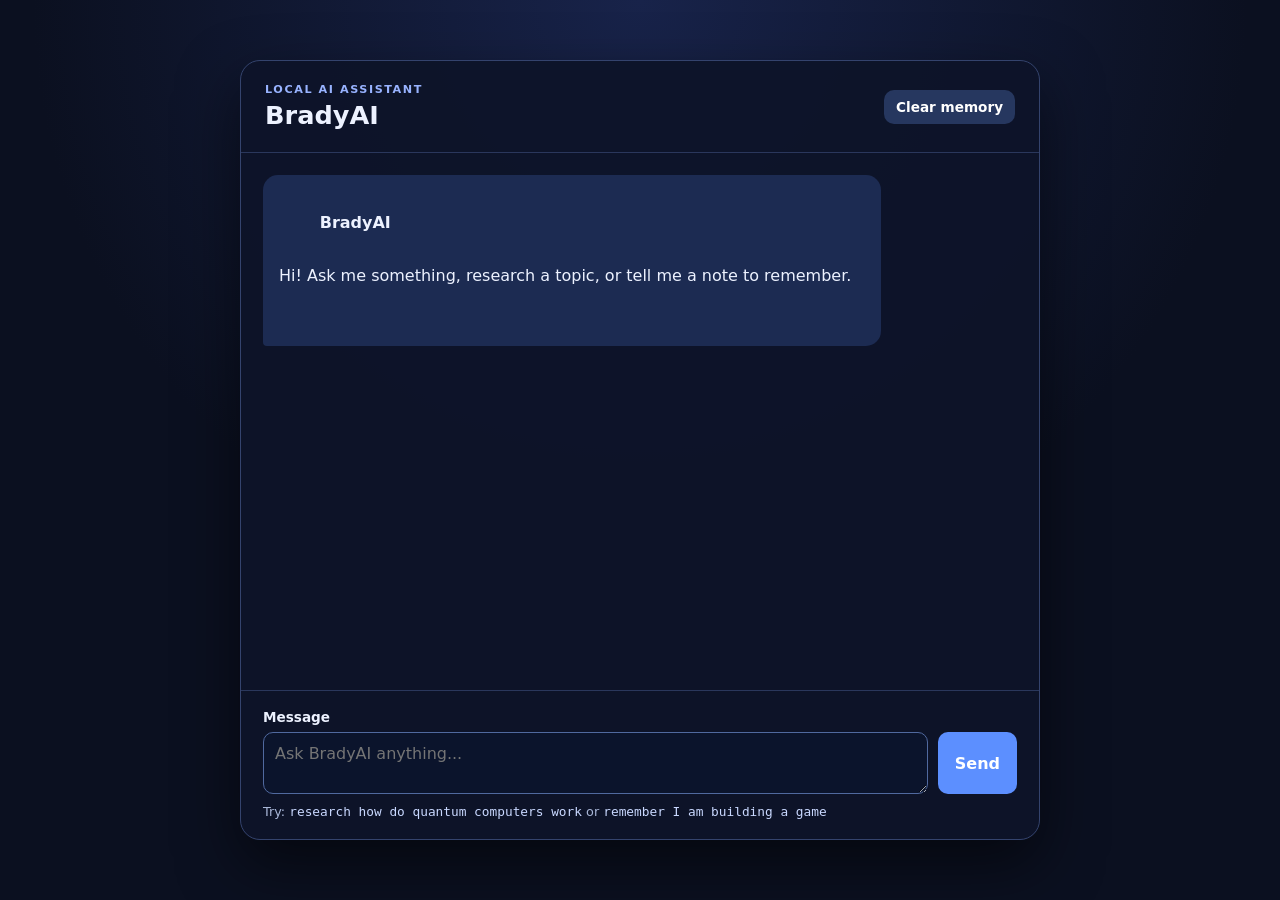
==== index.html @ 83eb5d72 "Update API endpoint in sendMessage function" ====
<!doctype html>
<html lang="en">
<head>
  <meta charset="utf-8">
  <meta name="viewport" content="width=device-width, initial-scale=1">
  <title>BradyAI</title>
  <link rel="stylesheet" href="static/style.css">
</head>
<body>
  <main class="app-shell">
    <header>
      <div>
        <p class="eyebrow">LOCAL AI ASSISTANT</p>
        <h1>BradyAI</h1>
      </div>
      <button id="clear-memory" class="quiet-button">Clear memory</button>
    </header>

    <section id="messages" class="messages" aria-live="polite">
      <article class="message assistant">
        <strong>BradyAI</strong>
        <p>Hi! Ask me something, research a topic, or tell me a note to remember.</p>
      </article>
    </section>

    <form id="chat-form" class="composer">
      <label for="message">Message</label>
      <div class="composer-row">
        <textarea id="message" rows="2" placeholder="Ask BradyAI anything..." required></textarea>
        <button id="send" type="submit">Send</button>
      </div>
      <p class="hint">Try: <code>research how do quantum computers work</code> or <code>remember I am building a game</code></p>
    </form>
  </main>

  <script>
    const form = document.getElementById('chat-form');
    const input = document.getElementById('message');
    const messages = document.getElementById('messages');
    const sendButton = document.getElementById('send');

    function addMessage(kind, name, text, sources = []) {
      const card = document.createElement('article');
      card.className = `message ${kind}`;
      const title = document.createElement('strong');
      title.textContent = name;
      const body = document.createElement('p');
      body.textContent = text;
      card.append(title, body);

      if (sources.length) {
        const list = document.createElement('ul');
        list.className = 'sources';
        sources.forEach(source => {
          const item = document.createElement('li');
          const link = document.createElement('a');
          link.href = source.url;
          link.target = '_blank';
          link.rel = 'noreferrer';
          link.textContent = source.title || source.url;
          item.append(link);
          list.append(item);
        });
        card.append(list);
      }

      messages.append(card);
      messages.scrollTop = messages.scrollHeight;
    }

    async function sendMessage(message) {
      sendButton.disabled = true;
      sendButton.textContent = 'Thinking...';
      try {
        const response = await fetch('https://bradyai-api.onrender.com/api/chat', {
          method: 'POST',
          headers: {'Content-Type': 'application/json'},
          body: JSON.stringify({message})
        });
        const data = await response.json();
        addMessage('assistant', 'BradyAI', data.reply || data.error || 'Something went wrong.', data.sources || []);
        } catch (error) {
            console.error('BradyAI error:', error);
            addMessage('assistant', 'BradyAI', 'Error connecting to BradyAI: ' + error.message);
        } finally {
        sendButton.disabled = false;
        sendButton.textContent = 'Send';
        input.focus();
      }
    }

    form.addEventListener('submit', event => {
      event.preventDefault();
      const message = input.value.trim();
      if (!message) return;
      addMessage('user', 'You', message);
      input.value = '';
      sendMessage(message);
    });

    document.getElementById('clear-memory').addEventListener('click', () => {
      addMessage('user', 'You', 'clear memory');
      sendMessage('clear memory');
    });
  </script>
</body>
</html>
---- static/style.css ----
:root { color-scheme: dark; font-family: Inter, system-ui, sans-serif; background: #0b1020; color: #edf2ff; }
* { box-sizing: border-box; }
body { margin: 0; min-height: 100vh; display: grid; place-items: center; padding: 24px; background: radial-gradient(circle at top, #18234a, #0b1020 55%); }
.app-shell { width: min(800px, 100%); height: min(780px, calc(100vh - 48px)); display: grid; grid-template-rows: auto 1fr auto; overflow: hidden; border: 1px solid #34436d; border-radius: 20px; background: rgba(13, 20, 41, .94); box-shadow: 0 24px 60px #0008; }
header { display: flex; align-items: center; justify-content: space-between; padding: 22px 24px; border-bottom: 1px solid #2a375c; }
h1 { margin: 0; font-size: 1.6rem; }.eyebrow { margin: 0 0 4px; color: #98b3ff; font-size: .7rem; letter-spacing: .14em; font-weight: 700; }
.messages { overflow-y: auto; padding: 22px; display: grid; align-content: start; gap: 14px; }
.message { max-width: 82%; padding: 13px 16px; border-radius: 15px; white-space: pre-wrap; line-height: 1.45; }.message p { margin: 6px 0 0; }.assistant { background: #1c2b52; border-bottom-left-radius: 4px; }.user { margin-left: auto; background: #315fbe; border-bottom-right-radius: 4px; }
.sources { margin: 12px 0 0; padding-left: 18px; font-size: .85rem; }.sources a { color: #b9ceff; }
.composer { padding: 18px 22px 20px; border-top: 1px solid #2a375c; }.composer label { display: block; margin-bottom: 7px; font-size: .85rem; font-weight: 700; }.composer-row { display: flex; gap: 10px; } textarea { flex: 1; resize: vertical; min-height: 50px; border: 1px solid #50699f; border-radius: 10px; padding: 11px; color: inherit; background: #0b142c; font: inherit; } button { border: 0; border-radius: 10px; padding: 0 17px; background: #5c8fff; color: #fff; font: inherit; font-weight: 700; cursor: pointer; }button:disabled { opacity: .65; cursor: wait; }.quiet-button { padding: 9px 12px; background: #26375f; font-size: .85rem; }.hint { margin: 10px 0 0; color: #a9b7d8; font-size: .8rem; }code { color: #c9d8ff; }
@media (max-width: 600px) { body { padding: 0; }.app-shell { height: 100vh; border-radius: 0; }.message { max-width: 92%; }.composer-row { align-items: stretch; }.composer-row button { min-width: 74px; } }
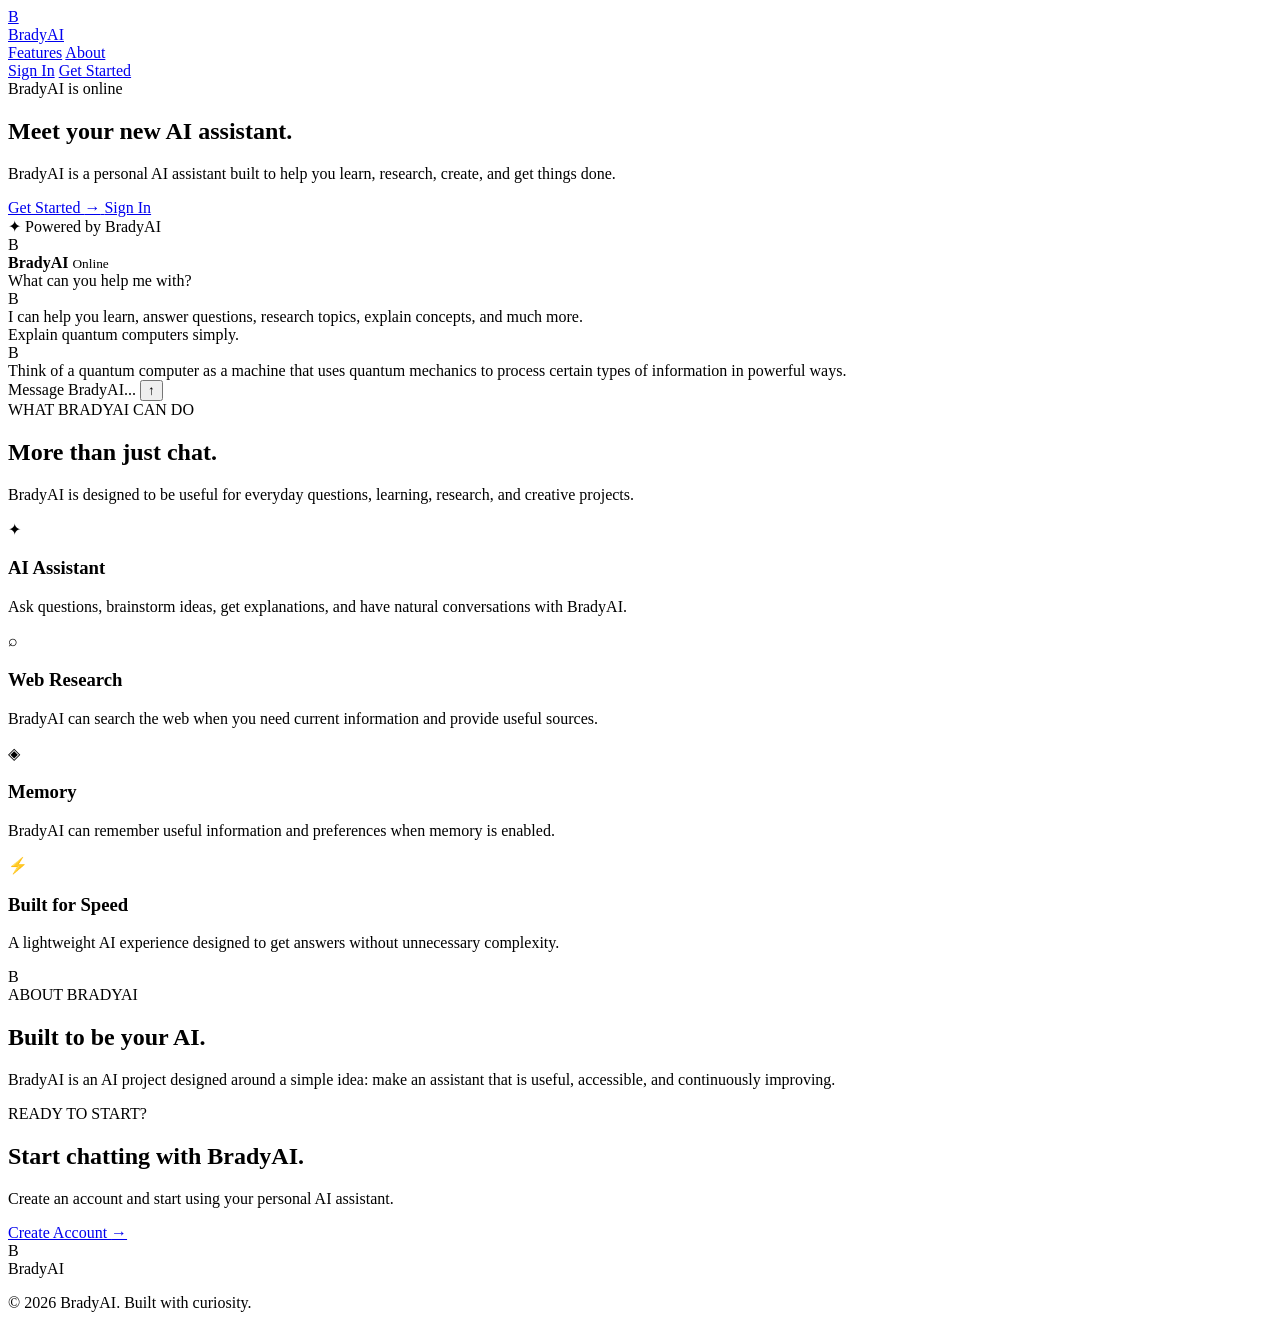
==== commit 792f9fef: "Refactor index.html for enhanced structure and features Updated HTML structure and added new element" ====
--- a/index.html
+++ b/index.html
@@ -1,107 +1,343 @@
-<!doctype html>
+<!DOCTYPE html>
 <html lang="en">
 <head>
-  <meta charset="utf-8">
-  <meta name="viewport" content="width=device-width, initial-scale=1">
-  <title>BradyAI</title>
-  <link rel="stylesheet" href="static/style.css">
+    <meta charset="UTF-8">
+    <meta name="viewport" content="width=device-width, initial-scale=1.0">
+
+    <title>BradyAI — Your AI Assistant</title>
+
+    <link rel="stylesheet" href="{{ url_for('static', filename='landing.css') }}">
+
+    <!-- Clerk -->
+    <script
+      defer
+      crossorigin="anonymous"
+      src="https://shining-insect-593.clerk.accounts.dev/npm/@clerk/ui@1/dist/ui.browser.js"
+      type="text/javascript">
+    </script>
+
+    <script
+      defer
+      crossorigin="anonymous"
+      data-clerk-publishable-key="pk_test_c2hpbmluZy1pbnNlY3QtNTkzLmNsZXJrLmFjY291bnRzLmRldiQ"
+      src="https://shining-insect-593.clerk.accounts.dev/npm/@clerk/clerk-js@6/dist/clerk.browser.js">
+    </script>
 </head>
+
 <body>
-  <main class="app-shell">
-    <header>
-      <div>
-        <p class="eyebrow">LOCAL AI ASSISTANT</p>
-        <h1>BradyAI</h1>
-      </div>
-      <button id="clear-memory" class="quiet-button">Clear memory</button>
+
+    <!-- ================= NAVBAR ================= -->
+
+    <header class="navbar">
+
+        <a href="/" class="logo">
+            <div class="logo-icon">B</div>
+            <span>Brady<span class="logo-ai">AI</span></span>
+        </a>
+
+        <nav class="nav-links">
+            <a href="#features">Features</a>
+            <a href="#about">About</a>
+        </nav>
+
+        <div class="nav-buttons">
+            <a href="/sign-in" class="login-btn">Sign In</a>
+            <a href="/sign-up" class="signup-btn">Get Started</a>
+        </div>
+
     </header>
 
-    <section id="messages" class="messages" aria-live="polite">
-      <article class="message assistant">
-        <strong>BradyAI</strong>
-        <p>Hi! Ask me something, research a topic, or tell me a note to remember.</p>
-      </article>
-    </section>
-
-    <form id="chat-form" class="composer">
-      <label for="message">Message</label>
-      <div class="composer-row">
-        <textarea id="message" rows="2" placeholder="Ask BradyAI anything..." required></textarea>
-        <button id="send" type="submit">Send</button>
-      </div>
-      <p class="hint">Try: <code>research how do quantum computers work</code> or <code>remember I am building a game</code></p>
-    </form>
-  </main>
-
-  <script>
-    const form = document.getElementById('chat-form');
-    const input = document.getElementById('message');
-    const messages = document.getElementById('messages');
-    const sendButton = document.getElementById('send');
-
-    function addMessage(kind, name, text, sources = []) {
-      const card = document.createElement('article');
-      card.className = `message ${kind}`;
-      const title = document.createElement('strong');
-      title.textContent = name;
-      const body = document.createElement('p');
-      body.textContent = text;
-      card.append(title, body);
-
-      if (sources.length) {
-        const list = document.createElement('ul');
-        list.className = 'sources';
-        sources.forEach(source => {
-          const item = document.createElement('li');
-          const link = document.createElement('a');
-          link.href = source.url;
-          link.target = '_blank';
-          link.rel = 'noreferrer';
-          link.textContent = source.title || source.url;
-          item.append(link);
-          list.append(item);
-        });
-        card.append(list);
-      }
-
-      messages.append(card);
-      messages.scrollTop = messages.scrollHeight;
-    }
-
-    async function sendMessage(message) {
-      sendButton.disabled = true;
-      sendButton.textContent = 'Thinking...';
-      try {
-        const response = await fetch('https://bradyai-api.onrender.com/api/chat', {
-          method: 'POST',
-          headers: {'Content-Type': 'application/json'},
-          body: JSON.stringify({message})
-        });
-        const data = await response.json();
-        addMessage('assistant', 'BradyAI', data.reply || data.error || 'Something went wrong.', data.sources || []);
-        } catch (error) {
-            console.error('BradyAI error:', error);
-            addMessage('assistant', 'BradyAI', 'Error connecting to BradyAI: ' + error.message);
-        } finally {
-        sendButton.disabled = false;
-        sendButton.textContent = 'Send';
-        input.focus();
-      }
-    }
-
-    form.addEventListener('submit', event => {
-      event.preventDefault();
-      const message = input.value.trim();
-      if (!message) return;
-      addMessage('user', 'You', message);
-      input.value = '';
-      sendMessage(message);
-    });
-
-    document.getElementById('clear-memory').addEventListener('click', () => {
-      addMessage('user', 'You', 'clear memory');
-      sendMessage('clear memory');
-    });
-  </script>
+
+    <!-- ================= HERO ================= -->
+
+    <main>
+
+        <section class="hero">
+
+            <div class="hero-content">
+
+                <div class="badge">
+                    <span class="status-dot"></span>
+                    BradyAI is online
+                </div>
+
+                <h1>
+                    Meet your new
+                    <span>AI assistant.</span>
+                </h1>
+
+                <p>
+                    BradyAI is a personal AI assistant built to help you
+                    learn, research, create, and get things done.
+                </p>
+
+                <div class="hero-buttons">
+
+                    <a href="/sign-up" class="primary-btn">
+                        Get Started
+                        <span>→</span>
+                    </a>
+
+                    <a href="/sign-in" class="secondary-btn">
+                        Sign In
+                    </a>
+
+                </div>
+
+                <div class="hero-note">
+                    <span>✦</span>
+                    Powered by BradyAI
+                </div>
+
+            </div>
+
+
+            <!-- AI PREVIEW -->
+
+            <div class="ai-preview">
+
+                <div class="preview-glow"></div>
+
+                <div class="chat-window">
+
+                    <div class="chat-header">
+
+                        <div class="chat-brand">
+                            <div class="mini-logo">B</div>
+
+                            <div>
+                                <strong>BradyAI</strong>
+                                <small>
+                                    <span class="online-dot"></span>
+                                    Online
+                                </small>
+                            </div>
+                        </div>
+
+                        <div class="window-dots">
+                            <span></span>
+                            <span></span>
+                            <span></span>
+                        </div>
+
+                    </div>
+
+
+                    <div class="messages">
+
+                        <div class="message user-message">
+                            What can you help me with?
+                        </div>
+
+                        <div class="message ai-message">
+
+                            <div class="ai-avatar">B</div>
+
+                            <div>
+                                I can help you learn, answer questions,
+                                research topics, explain concepts, and much more.
+                            </div>
+
+                        </div>
+
+                        <div class="message user-message">
+                            Explain quantum computers simply.
+                        </div>
+
+                        <div class="message ai-message">
+
+                            <div class="ai-avatar">B</div>
+
+                            <div>
+                                Think of a quantum computer as a machine
+                                that uses quantum mechanics to process
+                                certain types of information in powerful ways.
+                            </div>
+
+                        </div>
+
+                    </div>
+
+
+                    <div class="fake-input">
+                        <span>Message BradyAI...</span>
+                        <button>↑</button>
+                    </div>
+
+                </div>
+
+            </div>
+
+        </section>
+
+
+        <!-- ================= FEATURES ================= -->
+
+        <section class="features" id="features">
+
+            <div class="section-heading">
+
+                <div class="small-label">
+                    WHAT BRADYAI CAN DO
+                </div>
+
+                <h2>
+                    More than just
+                    <span>chat.</span>
+                </h2>
+
+                <p>
+                    BradyAI is designed to be useful for everyday questions,
+                    learning, research, and creative projects.
+                </p>
+
+            </div>
+
+
+            <div class="feature-grid">
+
+                <div class="feature-card">
+
+                    <div class="feature-icon">✦</div>
+
+                    <h3>AI Assistant</h3>
+
+                    <p>
+                        Ask questions, brainstorm ideas, get explanations,
+                        and have natural conversations with BradyAI.
+                    </p>
+
+                </div>
+
+
+                <div class="feature-card">
+
+                    <div class="feature-icon">⌕</div>
+
+                    <h3>Web Research</h3>
+
+                    <p>
+                        BradyAI can search the web when you need current
+                        information and provide useful sources.
+                    </p>
+
+                </div>
+
+
+                <div class="feature-card">
+
+                    <div class="feature-icon">◈</div>
+
+                    <h3>Memory</h3>
+
+                    <p>
+                        BradyAI can remember useful information and
+                        preferences when memory is enabled.
+                    </p>
+
+                </div>
+
+
+                <div class="feature-card">
+
+                    <div class="feature-icon">⚡</div>
+
+                    <h3>Built for Speed</h3>
+
+                    <p>
+                        A lightweight AI experience designed to get
+                        answers without unnecessary complexity.
+                    </p>
+
+                </div>
+
+            </div>
+
+        </section>
+
+
+        <!-- ================= ABOUT ================= -->
+
+        <section class="about" id="about">
+
+            <div class="about-card">
+
+                <div class="about-icon">
+                    B
+                </div>
+
+                <div>
+
+                    <div class="small-label">
+                        ABOUT BRADYAI
+                    </div>
+
+                    <h2>
+                        Built to be
+                        <span>your AI.</span>
+                    </h2>
+
+                    <p>
+                        BradyAI is an AI project designed around a simple idea:
+                        make an assistant that is useful, accessible, and
+                        continuously improving.
+                    </p>
+
+                </div>
+
+            </div>
+
+        </section>
+
+
+        <!-- ================= CTA ================= -->
+
+        <section class="cta">
+
+            <div class="cta-glow"></div>
+
+            <div class="cta-content">
+
+                <div class="small-label">
+                    READY TO START?
+                </div>
+
+                <h2>
+                    Start chatting with
+                    <span>BradyAI.</span>
+                </h2>
+
+                <p>
+                    Create an account and start using your personal AI assistant.
+                </p>
+
+                <a href="/sign-up" class="primary-btn">
+                    Create Account
+                    <span>→</span>
+                </a>
+
+            </div>
+
+        </section>
+
+    </main>
+
+
+    <!-- ================= FOOTER ================= -->
+
+    <footer>
+
+        <div class="footer-logo">
+            <div class="logo-icon">B</div>
+            Brady<span>AI</span>
+        </div>
+
+        <p>
+            © 2026 BradyAI. Built with curiosity.
+        </p>
+
+    </footer>
+
+
 </body>
 </html>
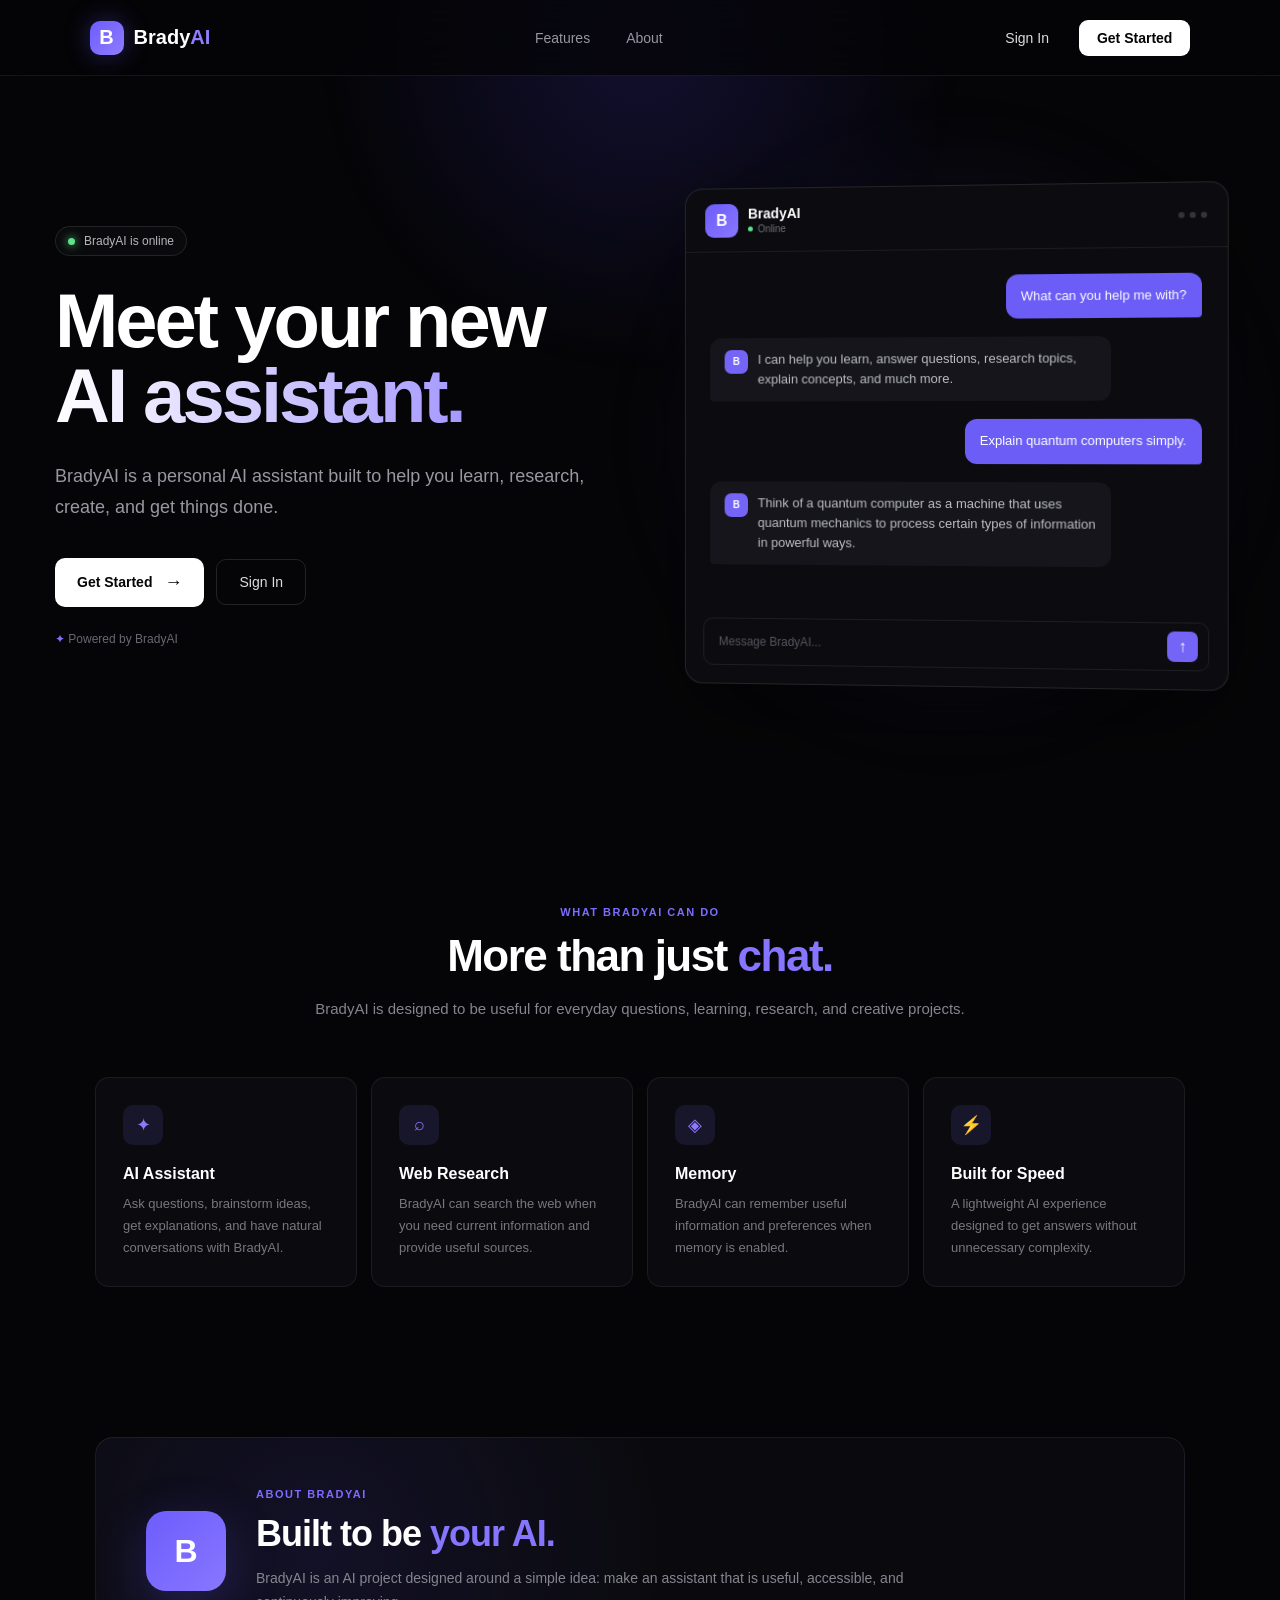
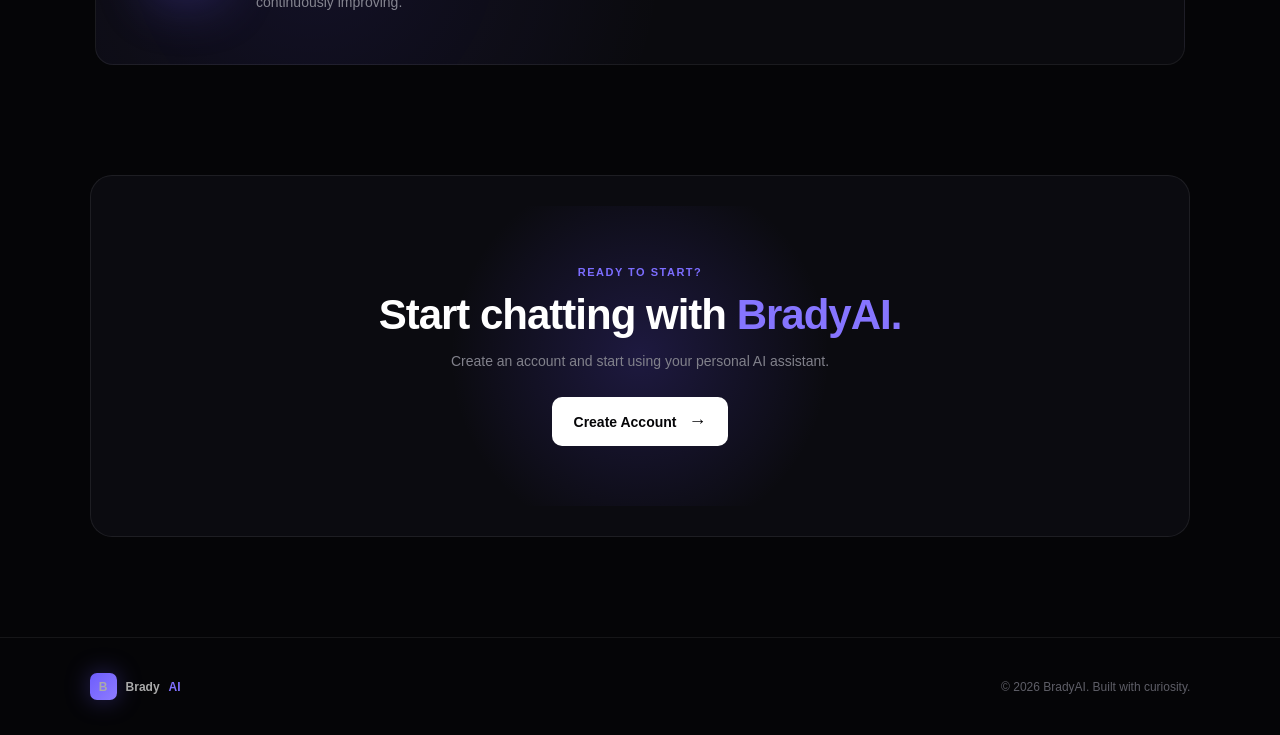
==== commit 66e09301: "Update stylesheet link to static path" ====
--- a/index.html
+++ b/index.html
@@ -6,7 +6,7 @@
 
     <title>BradyAI — Your AI Assistant</title>
 
-    <link rel="stylesheet" href="{{ url_for('static', filename='landing.css') }}">
+    <link rel="stylesheet" href="/static/landing.css">
 
     <!-- Clerk -->
     <script
@@ -41,8 +41,8 @@
         </nav>
 
         <div class="nav-buttons">
-            <a href="/sign-in" class="login-btn">Sign In</a>
-            <a href="/sign-up" class="signup-btn">Get Started</a>
+            <a href="/templates/sign-in" class="login-btn">Sign In</a>
+            <a href="/templates/sign-up" class="signup-btn">Get Started</a>
         </div>
 
     </header>
--- a/static/landing.css
+++ b/static/landing.css
@@ -0,0 +1,1097 @@
+* {
+    box-sizing: border-box;
+    margin: 0;
+    padding: 0;
+}
+
+html {
+    scroll-behavior: smooth;
+}
+
+body {
+    font-family:
+        Inter,
+        -apple-system,
+        BlinkMacSystemFont,
+        "Segoe UI",
+        sans-serif;
+
+    background: #050507;
+    color: #ffffff;
+
+    overflow-x: hidden;
+}
+
+
+/* =========================
+   BACKGROUND
+========================= */
+
+body::before {
+    content: "";
+
+    position: fixed;
+
+    width: 700px;
+    height: 700px;
+
+    top: -300px;
+    left: 50%;
+
+    transform: translateX(-50%);
+
+    background:
+        radial-gradient(
+            circle,
+            rgba(90, 70, 255, 0.16),
+            transparent 65%
+        );
+
+    pointer-events: none;
+
+    z-index: -1;
+}
+
+
+/* =========================
+   NAVBAR
+========================= */
+
+.navbar {
+    height: 76px;
+
+    display: flex;
+    align-items: center;
+    justify-content: space-between;
+
+    padding: 0 7%;
+
+    border-bottom: 1px solid rgba(255,255,255,0.07);
+
+    background: rgba(5,5,7,0.75);
+
+    backdrop-filter: blur(20px);
+
+    position: sticky;
+    top: 0;
+
+    z-index: 100;
+}
+
+
+.logo {
+    display: flex;
+    align-items: center;
+    gap: 10px;
+
+    color: white;
+
+    text-decoration: none;
+
+    font-size: 20px;
+    font-weight: 700;
+}
+
+
+.logo-icon {
+    width: 34px;
+    height: 34px;
+
+    display: flex;
+    align-items: center;
+    justify-content: center;
+
+    border-radius: 10px;
+
+    background: linear-gradient(
+        135deg,
+        #6d5dfc,
+        #8e7cff
+    );
+
+    box-shadow:
+        0 0 25px rgba(109,93,252,0.35);
+
+    font-weight: 800;
+}
+
+
+.logo-ai {
+    color: #8d7dff;
+}
+
+
+.nav-links {
+    display: flex;
+    gap: 36px;
+}
+
+
+.nav-links a {
+    color: #96969f;
+
+    text-decoration: none;
+
+    font-size: 14px;
+
+    transition: 0.2s;
+}
+
+
+.nav-links a:hover {
+    color: white;
+}
+
+
+.nav-buttons {
+    display: flex;
+    align-items: center;
+
+    gap: 12px;
+}
+
+
+.login-btn {
+    color: #ddd;
+
+    text-decoration: none;
+
+    font-size: 14px;
+
+    padding: 10px 18px;
+}
+
+
+.signup-btn {
+    text-decoration: none;
+
+    color: white;
+
+    background: #ffffff;
+
+    color: #050507;
+
+    padding: 10px 18px;
+
+    border-radius: 9px;
+
+    font-size: 14px;
+    font-weight: 600;
+
+    transition: 0.2s;
+}
+
+
+.signup-btn:hover {
+    transform: translateY(-1px);
+
+    box-shadow:
+        0 8px 25px rgba(255,255,255,0.12);
+}
+
+
+/* =========================
+   HERO
+========================= */
+
+.hero {
+    min-height: 720px;
+
+    display: grid;
+
+    grid-template-columns: 1fr 1fr;
+
+    align-items: center;
+
+    gap: 80px;
+
+    max-width: 1250px;
+
+    margin: auto;
+
+    padding: 100px 40px;
+}
+
+
+.hero-content {
+    max-width: 600px;
+}
+
+
+.badge {
+    display: inline-flex;
+
+    align-items: center;
+
+    gap: 9px;
+
+    padding: 7px 12px;
+
+    border: 1px solid rgba(255,255,255,0.1);
+
+    border-radius: 999px;
+
+    color: #b6b6bd;
+
+    font-size: 12px;
+
+    background: rgba(255,255,255,0.025);
+
+    margin-bottom: 28px;
+}
+
+
+.status-dot {
+    width: 7px;
+    height: 7px;
+
+    border-radius: 50%;
+
+    background: #5ee28a;
+
+    box-shadow:
+        0 0 10px #5ee28a;
+}
+
+
+.hero h1 {
+    font-size: clamp(48px, 6vw, 76px);
+
+    line-height: 0.98;
+
+    letter-spacing: -3px;
+
+    font-weight: 750;
+
+    margin-bottom: 28px;
+}
+
+
+.hero h1 span {
+    display: block;
+
+    background:
+        linear-gradient(
+            90deg,
+            #ffffff,
+            #8877ff
+        );
+
+    -webkit-background-clip: text;
+    background-clip: text;
+
+    color: transparent;
+}
+
+
+.hero p {
+    color: #9898a3;
+
+    font-size: 18px;
+
+    line-height: 1.7;
+
+    max-width: 530px;
+
+    margin-bottom: 35px;
+}
+
+
+.hero-buttons {
+    display: flex;
+
+    gap: 12px;
+
+    align-items: center;
+}
+
+
+.primary-btn {
+    display: inline-flex;
+
+    align-items: center;
+    justify-content: center;
+
+    gap: 12px;
+
+    padding: 14px 22px;
+
+    background: #ffffff;
+
+    color: #050507;
+
+    text-decoration: none;
+
+    border-radius: 10px;
+
+    font-weight: 650;
+
+    font-size: 14px;
+
+    transition: 0.25s;
+}
+
+
+.primary-btn:hover {
+    transform: translateY(-2px);
+
+    box-shadow:
+        0 15px 40px rgba(255,255,255,0.12);
+}
+
+
+.primary-btn span {
+    font-size: 18px;
+}
+
+
+.secondary-btn {
+    display: inline-flex;
+
+    align-items: center;
+
+    padding: 14px 22px;
+
+    border: 1px solid rgba(255,255,255,0.12);
+
+    border-radius: 10px;
+
+    color: #ddd;
+
+    text-decoration: none;
+
+    font-size: 14px;
+
+    transition: 0.2s;
+}
+
+
+.secondary-btn:hover {
+    background: rgba(255,255,255,0.05);
+
+    border-color: rgba(255,255,255,0.2);
+}
+
+
+.hero-note {
+    margin-top: 25px;
+
+    color: #686872;
+
+    font-size: 12px;
+}
+
+
+.hero-note span {
+    color: #8171ff;
+}
+
+
+/* =========================
+   AI PREVIEW
+========================= */
+
+.ai-preview {
+    position: relative;
+}
+
+
+.preview-glow {
+    position: absolute;
+
+    inset: -80px;
+
+    background:
+        radial-gradient(
+            circle,
+            rgba(100,80,255,0.22),
+            transparent 65%
+        );
+
+    filter: blur(30px);
+
+    pointer-events: none;
+}
+
+
+.chat-window {
+    position: relative;
+
+    background: #0c0c10;
+
+    border: 1px solid rgba(255,255,255,0.1);
+
+    border-radius: 18px;
+
+    overflow: hidden;
+
+    box-shadow:
+        0 30px 100px rgba(0,0,0,0.55);
+
+    transform: perspective(1200px) rotateY(-4deg);
+}
+
+
+.chat-header {
+    height: 64px;
+
+    display: flex;
+
+    align-items: center;
+
+    justify-content: space-between;
+
+    padding: 0 20px;
+
+    border-bottom: 1px solid rgba(255,255,255,0.07);
+}
+
+
+.chat-brand {
+    display: flex;
+
+    align-items: center;
+
+    gap: 10px;
+}
+
+
+.mini-logo {
+    width: 34px;
+    height: 34px;
+
+    display: flex;
+
+    align-items: center;
+    justify-content: center;
+
+    border-radius: 9px;
+
+    background: linear-gradient(
+        135deg,
+        #6d5dfc,
+        #8877ff
+    );
+
+    font-weight: 800;
+}
+
+
+.chat-brand strong {
+    display: block;
+
+    font-size: 14px;
+}
+
+
+.chat-brand small {
+    display: flex;
+
+    align-items: center;
+
+    gap: 5px;
+
+    color: #707078;
+
+    font-size: 10px;
+
+    margin-top: 2px;
+}
+
+
+.online-dot {
+    width: 5px;
+    height: 5px;
+
+    border-radius: 50%;
+
+    background: #5ee28a;
+}
+
+
+.window-dots {
+    display: flex;
+
+    gap: 5px;
+}
+
+
+.window-dots span {
+    width: 6px;
+    height: 6px;
+
+    border-radius: 50%;
+
+    background: #33333a;
+}
+
+
+.messages {
+    padding: 25px;
+
+    min-height: 370px;
+
+    display: flex;
+
+    flex-direction: column;
+
+    gap: 18px;
+}
+
+
+.message {
+    max-width: 82%;
+
+    padding: 12px 15px;
+
+    border-radius: 12px;
+
+    font-size: 13px;
+
+    line-height: 1.55;
+}
+
+
+.user-message {
+    align-self: flex-end;
+
+    background: #6b5df5;
+
+    color: white;
+
+    border-bottom-right-radius: 4px;
+}
+
+
+.ai-message {
+    align-self: flex-start;
+
+    display: flex;
+
+    gap: 10px;
+
+    background: #15151b;
+
+    color: #bdbdc6;
+
+    border-bottom-left-radius: 4px;
+}
+
+
+.ai-avatar {
+    flex-shrink: 0;
+
+    width: 24px;
+    height: 24px;
+
+    display: flex;
+
+    align-items: center;
+    justify-content: center;
+
+    background: #7565f7;
+
+    border-radius: 7px;
+
+    font-size: 10px;
+
+    font-weight: 700;
+
+    color: white;
+}
+
+
+.fake-input {
+    margin: 0 18px 18px;
+
+    height: 48px;
+
+    border: 1px solid rgba(255,255,255,0.08);
+
+    border-radius: 10px;
+
+    display: flex;
+
+    align-items: center;
+
+    justify-content: space-between;
+
+    padding: 0 10px 0 15px;
+
+    color: #55555f;
+
+    font-size: 12px;
+}
+
+
+.fake-input button {
+    width: 30px;
+    height: 30px;
+
+    border: 0;
+
+    border-radius: 7px;
+
+    background: #7565f7;
+
+    color: white;
+
+    font-size: 16px;
+}
+
+
+/* =========================
+   FEATURES
+========================= */
+
+.features {
+    max-width: 1150px;
+
+    margin: auto;
+
+    padding: 110px 30px;
+}
+
+
+.section-heading {
+    text-align: center;
+
+    max-width: 650px;
+
+    margin: 0 auto 55px;
+}
+
+
+.small-label {
+    color: #7c6dff;
+
+    font-size: 11px;
+
+    font-weight: 700;
+
+    letter-spacing: 1.5px;
+
+    margin-bottom: 13px;
+}
+
+
+.section-heading h2 {
+    font-size: 44px;
+
+    letter-spacing: -1.5px;
+
+    margin-bottom: 15px;
+}
+
+
+.section-heading h2 span,
+.about h2 span,
+.cta h2 span {
+    color: #8675ff;
+}
+
+
+.section-heading p {
+    color: #858590;
+
+    line-height: 1.7;
+
+    font-size: 15px;
+}
+
+
+.feature-grid {
+    display: grid;
+
+    grid-template-columns:
+        repeat(4, 1fr);
+
+    gap: 14px;
+}
+
+
+.feature-card {
+    padding: 27px;
+
+    background: #0b0b0f;
+
+    border: 1px solid rgba(255,255,255,0.07);
+
+    border-radius: 14px;
+
+    transition: 0.25s;
+}
+
+
+.feature-card:hover {
+    transform: translateY(-5px);
+
+    border-color: rgba(126,108,255,0.35);
+
+    background: #0d0d13;
+}
+
+
+.feature-icon {
+    width: 40px;
+    height: 40px;
+
+    display: flex;
+
+    align-items: center;
+    justify-content: center;
+
+    border-radius: 10px;
+
+    background: rgba(117,101,247,0.12);
+
+    color: #897aff;
+
+    margin-bottom: 20px;
+
+    font-size: 18px;
+}
+
+
+.feature-card h3 {
+    font-size: 16px;
+
+    margin-bottom: 10px;
+}
+
+
+.feature-card p {
+    color: #777781;
+
+    font-size: 13px;
+
+    line-height: 1.7;
+}
+
+
+/* =========================
+   ABOUT
+========================= */
+
+.about {
+    max-width: 1150px;
+
+    margin: auto;
+
+    padding: 40px 30px 110px;
+}
+
+
+.about-card {
+    display: flex;
+
+    align-items: center;
+
+    gap: 30px;
+
+    padding: 50px;
+
+    border-radius: 18px;
+
+    border: 1px solid rgba(255,255,255,0.07);
+
+    background:
+        radial-gradient(
+            circle at 20% 50%,
+            rgba(100,80,255,0.1),
+            transparent 40%
+        ),
+        #0a0a0e;
+}
+
+
+.about-icon {
+    flex-shrink: 0;
+
+    width: 80px;
+    height: 80px;
+
+    display: flex;
+
+    align-items: center;
+    justify-content: center;
+
+    border-radius: 20px;
+
+    background: linear-gradient(
+        135deg,
+        #6d5dfc,
+        #8877ff
+    );
+
+    font-size: 32px;
+
+    font-weight: 800;
+
+    box-shadow:
+        0 15px 50px rgba(109,93,252,0.25);
+}
+
+
+.about h2 {
+    font-size: 36px;
+
+    margin-bottom: 12px;
+
+    letter-spacing: -1px;
+}
+
+
+.about p {
+    color: #858590;
+
+    max-width: 650px;
+
+    line-height: 1.7;
+
+    font-size: 14px;
+}
+
+
+/* =========================
+   CTA
+========================= */
+
+.cta {
+    position: relative;
+
+    max-width: 1100px;
+
+    margin: 0 auto 100px;
+
+    padding: 90px 30px;
+
+    text-align: center;
+
+    overflow: hidden;
+
+    border-radius: 22px;
+
+    border: 1px solid rgba(255,255,255,0.08);
+
+    background: #0b0b10;
+}
+
+
+.cta-glow {
+    position: absolute;
+
+    width: 500px;
+    height: 300px;
+
+    left: 50%;
+    top: 50%;
+
+    transform: translate(-50%, -50%);
+
+    background:
+        radial-gradient(
+            circle,
+            rgba(104,82,255,0.2),
+            transparent 65%
+        );
+
+    pointer-events: none;
+}
+
+
+.cta-content {
+    position: relative;
+}
+
+
+.cta h2 {
+    font-size: 42px;
+
+    letter-spacing: -1px;
+
+    margin-bottom: 14px;
+}
+
+
+.cta p {
+    color: #81818b;
+
+    margin-bottom: 28px;
+
+    font-size: 14px;
+}
+
+
+/* =========================
+   FOOTER
+========================= */
+
+footer {
+    border-top: 1px solid rgba(255,255,255,0.07);
+
+    padding: 35px 7%;
+
+    display: flex;
+
+    align-items: center;
+
+    justify-content: space-between;
+
+    color: #5e5e67;
+
+    font-size: 12px;
+}
+
+
+.footer-logo {
+    display: flex;
+
+    align-items: center;
+
+    gap: 9px;
+
+    color: #aaa;
+
+    font-weight: 600;
+}
+
+
+.footer-logo .logo-icon {
+    width: 27px;
+    height: 27px;
+
+    border-radius: 7px;
+
+    font-size: 12px;
+}
+
+
+.footer-logo span {
+    color: #8070ff;
+}
+
+
+/* =========================
+   MOBILE
+========================= */
+
+@media (max-width: 900px) {
+
+    .nav-links {
+        display: none;
+    }
+
+    .hero {
+        grid-template-columns: 1fr;
+
+        text-align: center;
+
+        padding-top: 70px;
+    }
+
+    .hero-content {
+        margin: auto;
+    }
+
+    .hero p {
+        margin-left: auto;
+        margin-right: auto;
+    }
+
+    .hero-buttons {
+        justify-content: center;
+    }
+
+    .ai-preview {
+        max-width: 650px;
+
+        width: 100%;
+
+        margin: auto;
+    }
+
+    .chat-window {
+        transform: none;
+    }
+
+    .feature-grid {
+        grid-template-columns:
+            repeat(2, 1fr);
+    }
+
+}
+
+
+@media (max-width: 600px) {
+
+    .navbar {
+        padding: 0 20px;
+    }
+
+    .login-btn {
+        display: none;
+    }
+
+    .hero {
+        padding:
+            60px 20px
+            80px;
+    }
+
+    .hero h1 {
+        font-size: 48px;
+
+        letter-spacing: -2px;
+    }
+
+    .hero p {
+        font-size: 15px;
+    }
+
+    .hero-buttons {
+        flex-direction: column;
+    }
+
+    .primary-btn,
+    .secondary-btn {
+        width: 100%;
+    }
+
+    .feature-grid {
+        grid-template-columns: 1fr;
+    }
+
+    .section-heading h2 {
+        font-size: 36px;
+    }
+
+    .about-card {
+        flex-direction: column;
+
+        text-align: center;
+
+        padding: 35px 25px;
+    }
+
+    .about h2 {
+        font-size: 30px;
+    }
+
+    .cta {
+        margin:
+            0 15px
+            70px;
+    }
+
+    .cta h2 {
+        font-size: 34px;
+    }
+
+    footer {
+        flex-direction: column;
+
+        gap: 15px;
+    }
+
+}
